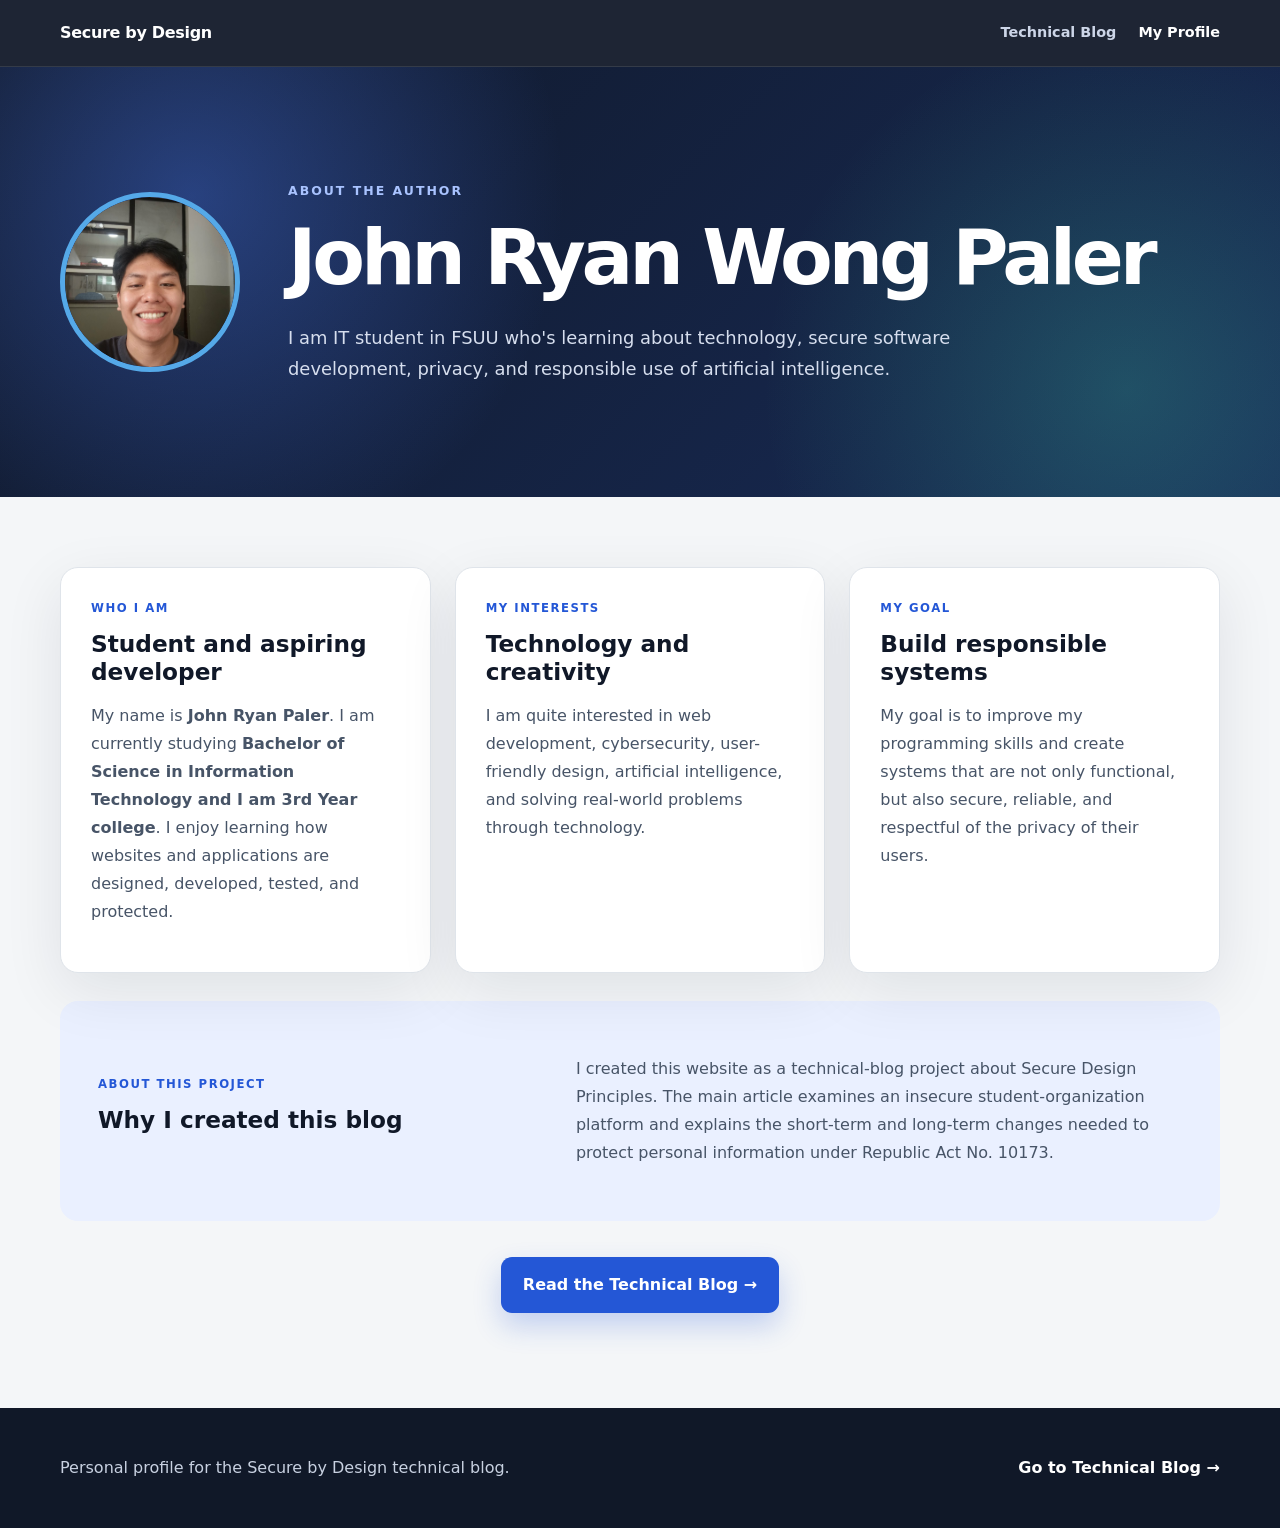
==== profile.html @ 8dc82ea2 "Add files via upload upload technical blog website" ====
<!DOCTYPE html>
<html lang="en">
<head>
  <meta charset="UTF-8">
  <meta name="viewport" content="width=device-width, initial-scale=1.0">
  <meta name="description" content="Profile page of the author of the Secure by Design technical blog.">
  <title>My Profile | Secure by Design</title>
  <link rel="stylesheet" href="style.css">
</head>
<body>
  <header class="topbar">
    <div class="container topbar-inner">
      <a class="brand" href="index.html">Secure by Design</a>

      <nav class="main-nav" aria-label="Main navigation">
        <a href="index.html">Technical Blog</a>
        <a class="active" href="profile.html">My Profile</a>
      </nav>
    </div>
  </header>

  <main>
    <section class="profile-hero">
      <div class="container profile-hero-inner">
        <div class="profile-avatar">
  <img src="john1.jpg" alt="Profile picture of John Ryan">
</div>

        <div>
          <p class="kicker">ABOUT THE AUTHOR</p>
          <h1 class="profile-title">John Ryan Wong Paler</h1>
          <p class="profile-subtitle">
            I am IT student in FSUU who's learning about technology, secure software
            development, privacy, and responsible use of artificial intelligence.
          </p>
        </div>
      </div>
    </section>

    <section class="container profile-section">
      <div class="profile-grid">
        <article class="profile-card">
          <p class="card-label">WHO I AM</p>
          <h2>Student and aspiring developer</h2>
          <p>
            My name is <strong>John Ryan Paler</strong>. I am currently studying
            <strong>Bachelor of Science in Information Technology and I am 3rd Year college</strong>. I enjoy learning how
            websites and applications are designed, developed, tested, and
            protected.
          </p>
        </article>

        <article class="profile-card">
          <p class="card-label">MY INTERESTS</p>
          <h2>Technology and creativity</h2>
          <p>
            I am quite interested in web development, cybersecurity, user-friendly
            design, artificial intelligence, and solving real-world problems
            through technology.
          </p>
        </article>

        <article class="profile-card">
          <p class="card-label">MY GOAL</p>
          <h2>Build responsible systems</h2>
          <p>
            My goal is to improve my programming skills and create systems that
            are not only functional, but also secure, reliable, and respectful
            of the privacy of their users.
          </p>
        </article>
      </div>

      <section class="profile-about">
        <div>
          <p class="card-label">ABOUT THIS PROJECT</p>
          <h2>Why I created this blog</h2>
        </div>

        <p>
          I created this website as a technical-blog project about Secure Design
          Principles. The main article examines an insecure student-organization
          platform and explains the short-term and long-term changes needed to
          protect personal information under Republic Act No. 10173.
        </p>
      </section>

      <div class="profile-action">
        <a class="profile-button" href="index.html">Read the Technical Blog →</a>
      </div>
    </section>
  </main>

  <footer>
    <div class="container footer-inner">
      <p>Personal profile for the Secure by Design technical blog.</p>
      <a href="index.html">Go to Technical Blog →</a>
    </div>
  </footer>
</body>
</html>
---- style.css ----
:root {
  --bg: #f4f6f8;
  --paper: #ffffff;
  --ink: #172033;
  --muted: #667085;
  --accent: #2457d6;
  --accent-dark: #173e9f;
  --soft: #eaf0ff;
  --border: #dfe4ea;
  --dark: #101828;
  --radius: 18px;
  --shadow: 0 18px 60px rgba(16, 24, 40, 0.09);
}

* {
  box-sizing: border-box;
}

html {
  scroll-behavior: smooth;
}

body {
  margin: 0;
  background: var(--bg);
  color: var(--ink);
  font-family: Inter, ui-sans-serif, system-ui, -apple-system, BlinkMacSystemFont, "Segoe UI", sans-serif;
  line-height: 1.75;
}

a {
  color: var(--accent);
}

.container {
  width: min(1160px, 91%);
  margin-inline: auto;
}

.topbar {
  position: sticky;
  top: 0;
  z-index: 20;
  border-bottom: 1px solid rgba(255,255,255,.1);
  background: rgba(16, 24, 40, .94);
  backdrop-filter: blur(12px);
}

.topbar-inner {
  min-height: 66px;
  display: flex;
  align-items: center;
  justify-content: space-between;
}

.brand {
  color: #fff;
  font-weight: 850;
  text-decoration: none;
  letter-spacing: -.02em;
}

.top-link {
  color: #cdd6e8;
  font-weight: 700;
  text-decoration: none;
}

.hero {
  color: #fff;
  background:
    radial-gradient(circle at 10% 20%, rgba(77, 127, 255, .42), transparent 34%),
    radial-gradient(circle at 90% 80%, rgba(65, 214, 174, .25), transparent 32%),
    linear-gradient(135deg, #101828, #182b57);
}

.hero-inner {
  padding: 92px 0 86px;
}

.kicker {
  margin: 0 0 18px;
  color: #a9c3ff;
  font-size: .78rem;
  font-weight: 850;
  letter-spacing: .16em;
}

h1 {
  max-width: 940px;
  margin: 0;
  font-size: clamp(2.6rem, 7vw, 5.8rem);
  line-height: .98;
  letter-spacing: -.055em;
}

.subtitle {
  max-width: 760px;
  margin: 28px 0 24px;
  color: #d6deee;
  font-size: clamp(1.05rem, 2vw, 1.35rem);
}

.byline {
  display: flex;
  flex-wrap: wrap;
  gap: 10px 24px;
  color: #aebbd1;
  font-size: .92rem;
  font-weight: 650;
}

.page-grid {
  display: grid;
  grid-template-columns: 255px minmax(0, 790px);
  gap: 55px;
  align-items: start;
  padding: 64px 0 95px;
}

.toc {
  position: sticky;
  top: 98px;
  padding: 22px;
  border: 1px solid var(--border);
  border-radius: var(--radius);
  background: var(--paper);
  box-shadow: var(--shadow);
}

.toc-title {
  margin: 0 0 13px;
  color: var(--muted);
  font-size: .73rem;
  font-weight: 900;
  letter-spacing: .13em;
}

.toc a {
  display: block;
  padding: 8px 0;
  border-bottom: 1px solid #edf0f3;
  color: #344054;
  font-size: .86rem;
  font-weight: 700;
  line-height: 1.35;
  text-decoration: none;
}

.toc a:last-child {
  border-bottom: 0;
}

.toc a:hover {
  color: var(--accent);
}

.article {
  padding: 45px clamp(24px, 5vw, 64px);
  border: 1px solid var(--border);
  border-radius: 24px;
  background: var(--paper);
  box-shadow: var(--shadow);
}

.intro-note {
  margin-bottom: 46px;
  padding: 20px 22px;
  border-left: 5px solid var(--accent);
  border-radius: 0 12px 12px 0;
  background: var(--soft);
  color: #294167;
}

.article-section {
  scroll-margin-top: 95px;
  margin-bottom: 48px;
}

.article h2 {
  margin: 0 0 18px;
  color: var(--dark);
  font-size: clamp(1.65rem, 3vw, 2.2rem);
  line-height: 1.15;
  letter-spacing: -.025em;
}

.article p {
  margin: 0 0 20px;
  color: #344054;
}

.article strong {
  color: #172b57;
}

.article code {
  padding: .12rem .35rem;
  border-radius: 6px;
  background: #eef1f5;
  color: #b42318;
  font-family: "SFMono-Regular", Consolas, monospace;
  font-size: .92em;
}

.references {
  scroll-margin-top: 95px;
  padding-top: 38px;
  border-top: 1px solid var(--border);
}

.references ol {
  padding-left: 22px;
}

.references li {
  margin-bottom: 11px;
  color: #475467;
}

.references a {
  font-weight: 720;
}

footer {
  background: var(--dark);
  color: #c8d1e1;
}

.footer-inner {
  min-height: 120px;
  display: flex;
  align-items: center;
  justify-content: space-between;
  gap: 20px;
}

.footer-inner a {
  color: #fff;
  font-weight: 750;
  text-decoration: none;
}

@media (max-width: 880px) {
  .page-grid {
    grid-template-columns: 1fr;
    gap: 25px;
  }

  .toc {
    position: static;
  }

  .hero-inner {
    padding: 70px 0;
  }
}

@media (max-width: 560px) {
  .article {
    padding: 30px 21px;
    border-radius: 16px;
  }

  .footer-inner {
    flex-direction: column;
    justify-content: center;
    text-align: center;
  }
}


/* ---------- Main navigation ---------- */
.main-nav {
  display: flex;
  align-items: center;
  gap: 22px;
}

.main-nav a {
  color: #cdd6e8;
  font-size: .9rem;
  font-weight: 750;
  text-decoration: none;
}

.main-nav a:hover,
.main-nav a.active {
  color: #ffffff;
}

/* ---------- Profile page ---------- */
.profile-hero {
  color: #ffffff;
  background:
    radial-gradient(circle at 15% 30%, rgba(77, 127, 255, .38), transparent 33%),
    radial-gradient(circle at 88% 75%, rgba(65, 214, 174, .23), transparent 31%),
    linear-gradient(135deg, #101828, #182b57);
}

.profile-hero-inner {
  min-height: 430px;
  display: grid;
  grid-template-columns: 180px 1fr;
  gap: 48px;
  align-items: center;
}

.profile-avatar {
  width: 180px;
  height: 180px;
  aspect-ratio: 1 / 1;
  flex-shrink: 0;
  overflow: hidden;
  padding: 0;
  border: 5px solid #55a9e8;
  border-radius: 50%;
}

.profile-avatar img {
  width: 100%;
  height: 100%;
  display: block;
  object-fit: cover;
  object-position: center;
  border-radius: 50%;
}

.profile-title {
  margin: 0;
  font-size: clamp(2.5rem, 6vw, 5rem);
  line-height: 1.02;
}

.profile-subtitle {
  max-width: 760px;
  margin: 24px 0 0;
  color: #d6deee;
  font-size: 1.12rem;
}

.profile-section {
  padding: 70px 0 95px;
}

.profile-grid {
  display: grid;
  grid-template-columns: repeat(3, 1fr);
  gap: 24px;
}

.profile-card {
  padding: 30px;
  border: 1px solid var(--border);
  border-radius: var(--radius);
  background: var(--paper);
  box-shadow: var(--shadow);
}

.profile-card h2,
.profile-about h2 {
  margin: 0 0 14px;
  color: var(--dark);
  font-size: 1.45rem;
  line-height: 1.2;
}

.profile-card p,
.profile-about p {
  color: #475467;
}

.card-label {
  margin: 0 0 12px !important;
  color: var(--accent) !important;
  font-size: .73rem;
  font-weight: 900;
  letter-spacing: .13em;
}

.profile-about {
  margin-top: 28px;
  display: grid;
  grid-template-columns: 1fr 1.4fr;
  gap: 45px;
  align-items: center;
  padding: 38px;
  border-radius: var(--radius);
  background: var(--soft);
}

.profile-action {
  margin-top: 36px;
  text-align: center;
}

.profile-button {
  display: inline-block;
  padding: 14px 22px;
  border-radius: 11px;
  background: var(--accent);
  color: #ffffff;
  font-weight: 800;
  text-decoration: none;
  box-shadow: 0 13px 28px rgba(36, 87, 214, .24);
}

.profile-button:hover {
  background: var(--accent-dark);
}

@media (max-width: 800px) {
  .profile-hero-inner {
    grid-template-columns: 1fr;
    gap: 28px;
    padding: 65px 0;
    text-align: center;
  }

  .profile-avatar {
    width: 145px;
    height: 145px;
    margin-inline: auto;
  }

  .profile-grid,
  .profile-about {
    grid-template-columns: 1fr;
  }

  .main-nav {
    gap: 12px;
  }

  .main-nav a {
    font-size: .78rem;
  }
}

@media (max-width: 520px) {
  .topbar-inner {
    min-height: 82px;
    flex-direction: column;
    justify-content: center;
    gap: 5px;
  }

  .main-nav {
    flex-wrap: wrap;
    justify-content: center;
  }
}
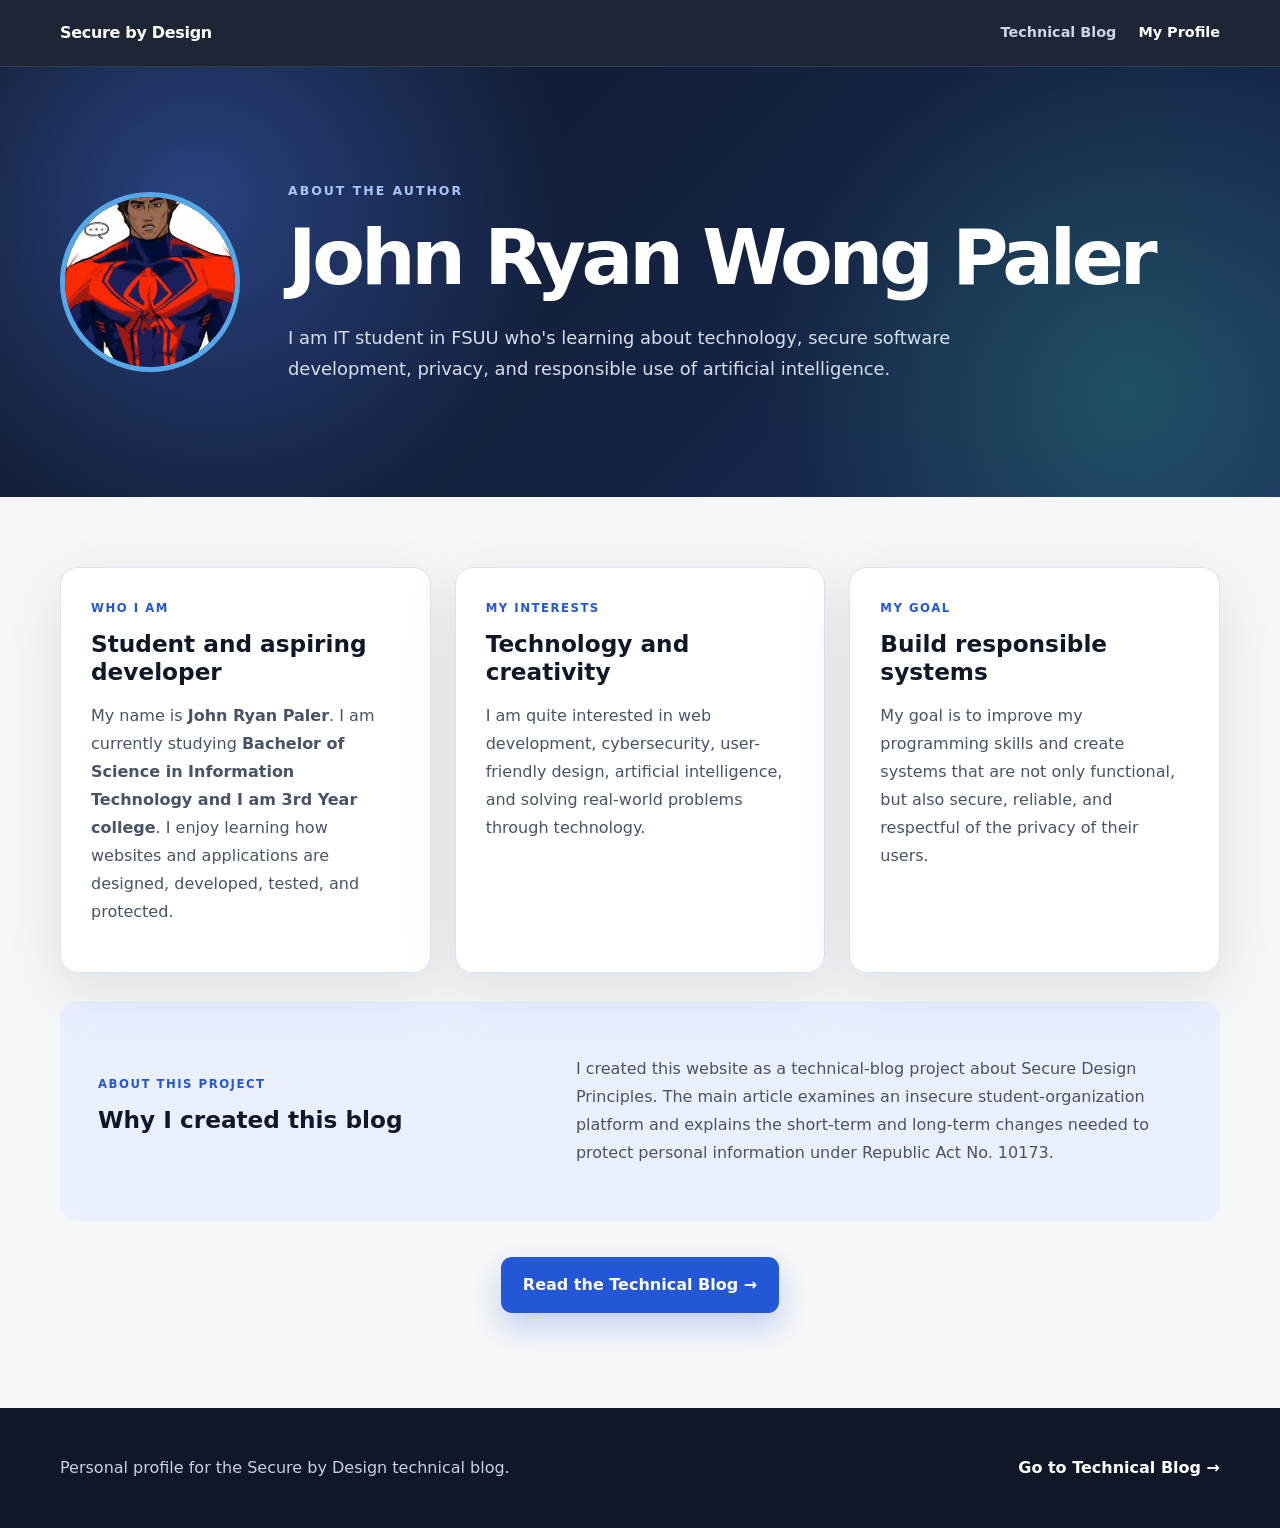
==== commit d78a7ee7: "Update profile.html" ====
--- a/profile.html
+++ b/profile.html
@@ -23,7 +23,7 @@
     <section class="profile-hero">
       <div class="container profile-hero-inner">
         <div class="profile-avatar">
-  <img src="john1.jpg" alt="Profile picture of John Ryan">
+  <img src="miguel.jpg" alt="Profile picture of John Ryan">
 </div>
 
         <div>
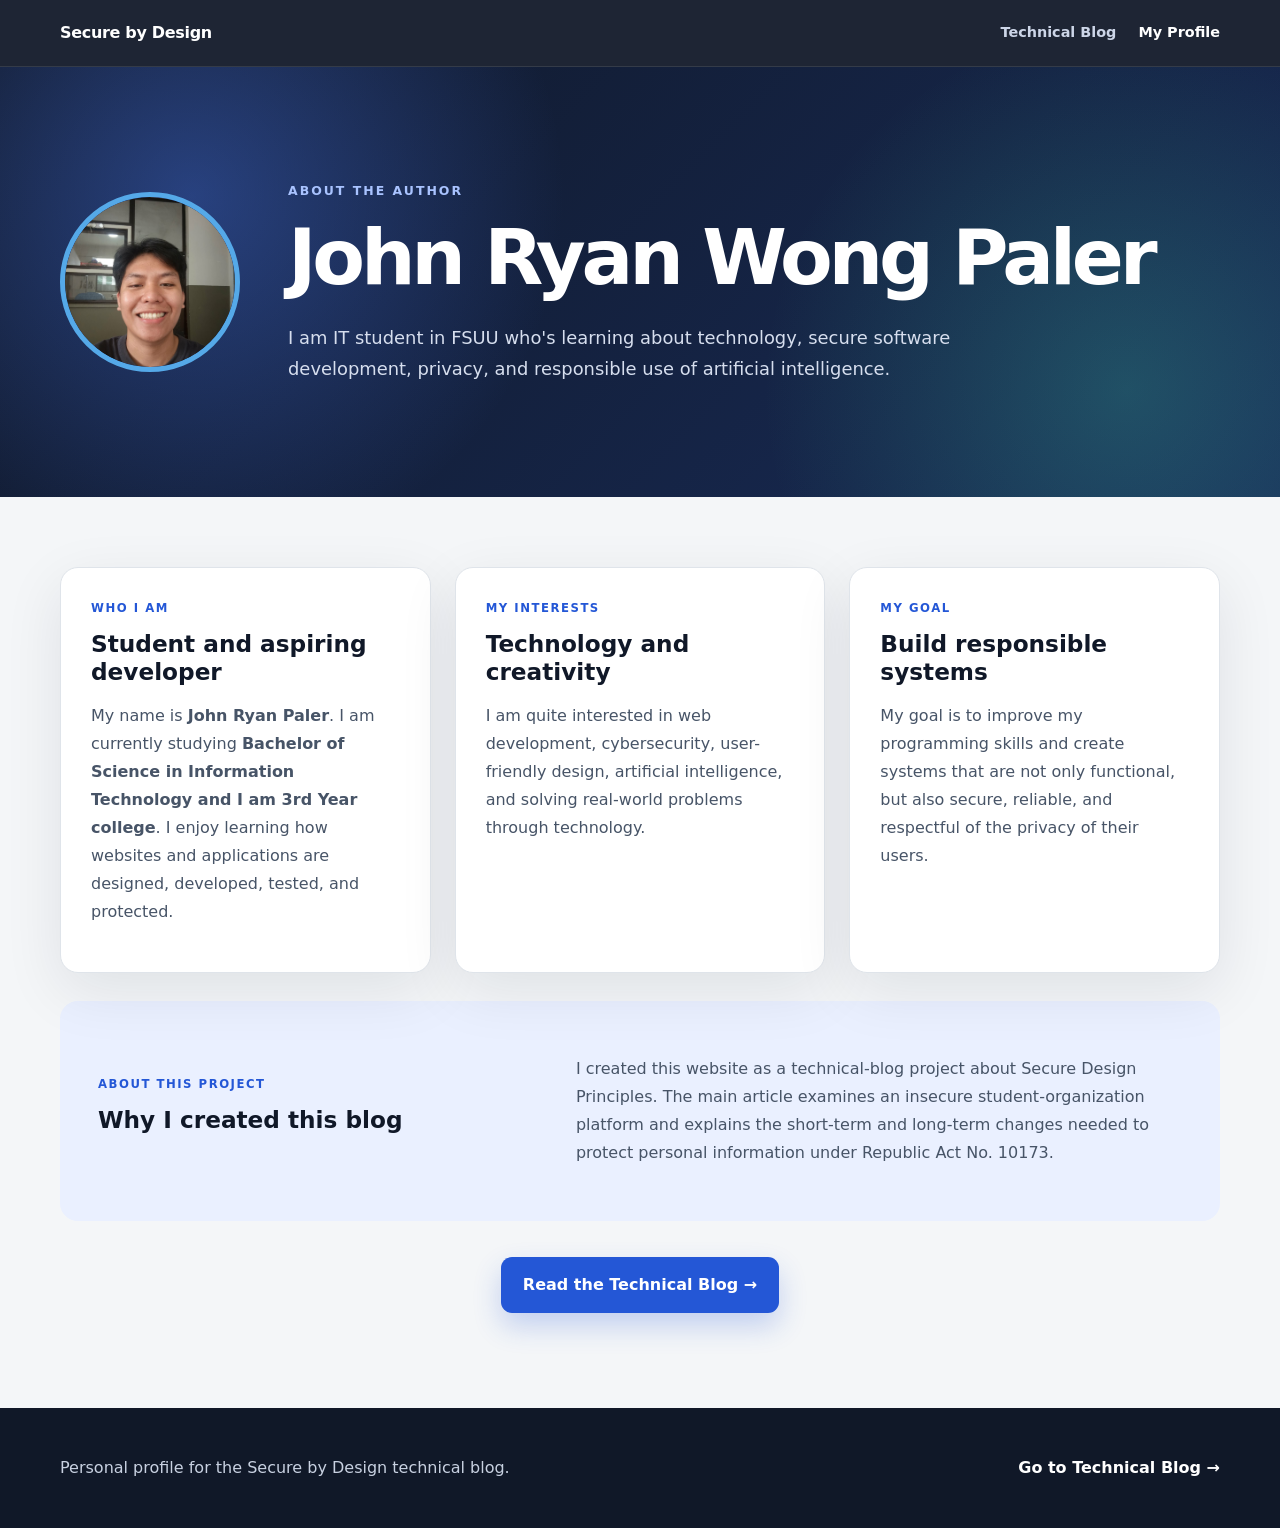
==== commit f94a49a0: "Add risk assessment reflection blog Add risk assessment reflection blog" ====
--- a/profile.html
+++ b/profile.html
@@ -23,7 +23,7 @@
     <section class="profile-hero">
       <div class="container profile-hero-inner">
         <div class="profile-avatar">
-  <img src="miguel.jpg" alt="Profile picture of John Ryan">
+  <img src="john1.jpg" alt="Profile picture of John Ryan">
 </div>
 
         <div>
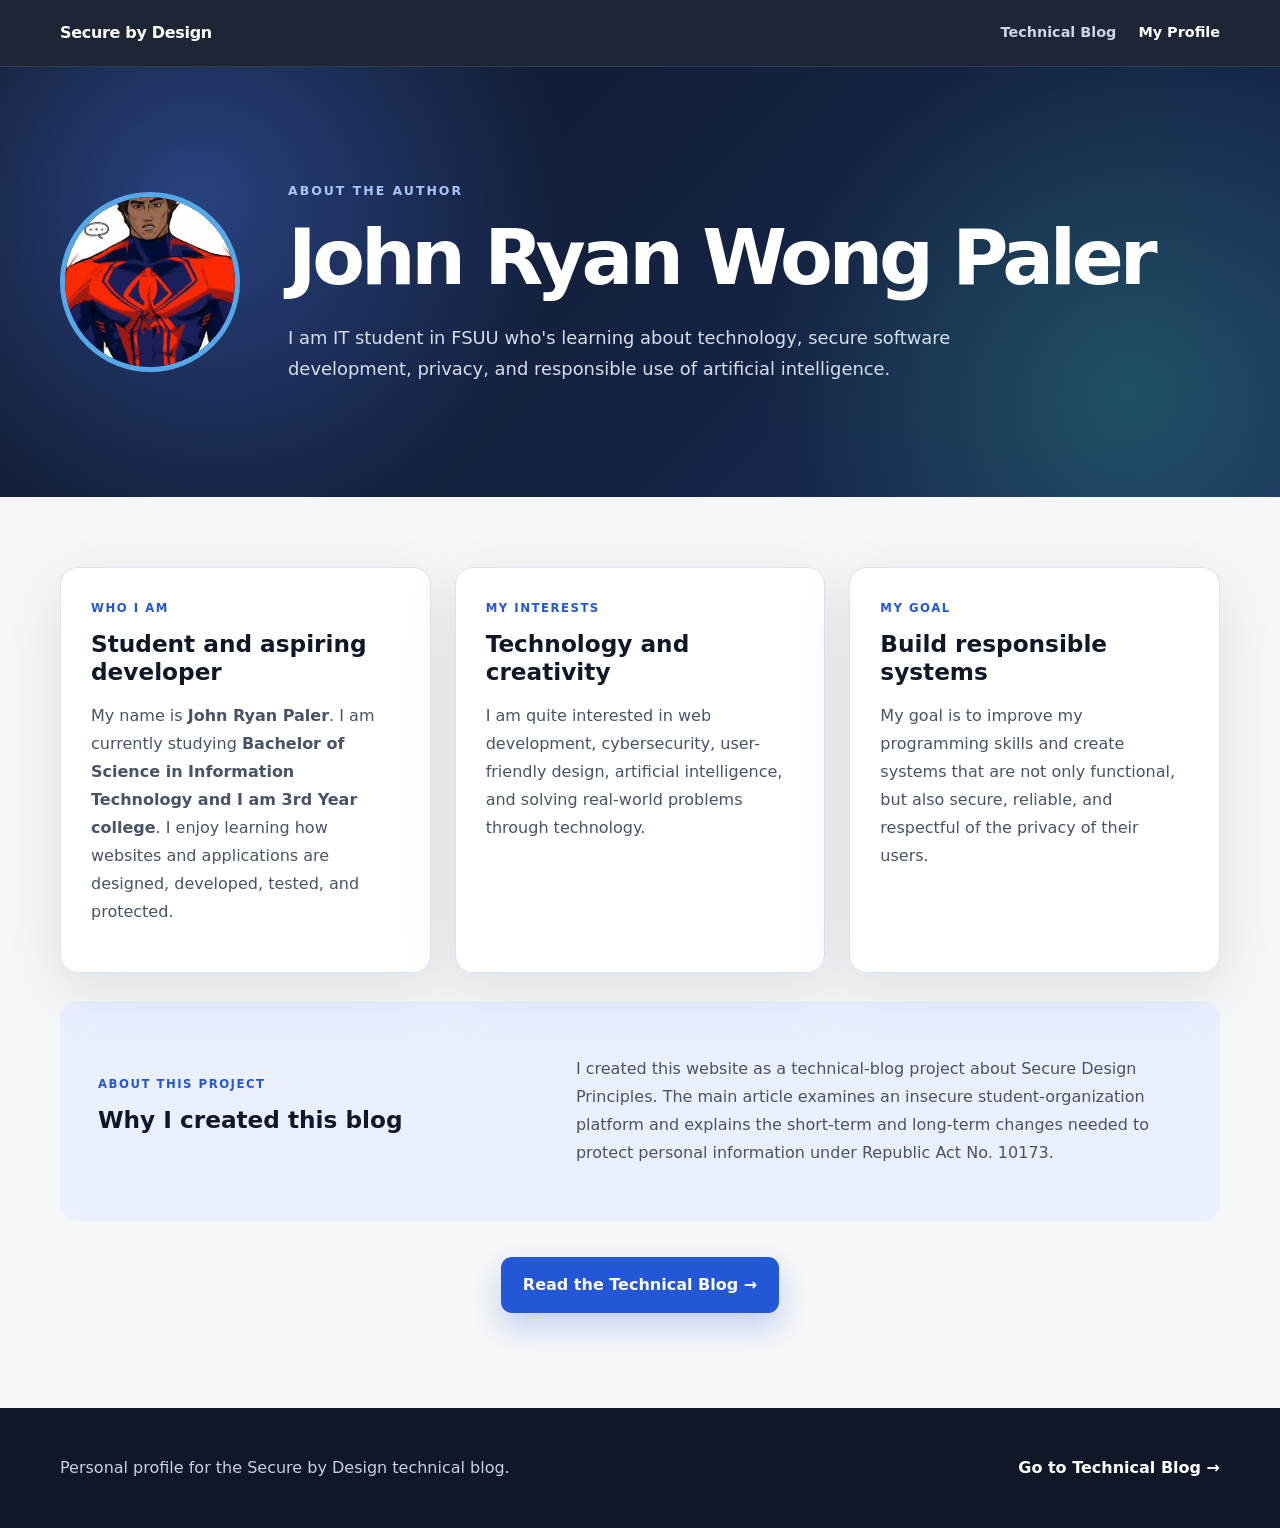
==== commit 2930d258: "Update profile.html" ====
--- a/profile.html
+++ b/profile.html
@@ -23,7 +23,7 @@
     <section class="profile-hero">
       <div class="container profile-hero-inner">
         <div class="profile-avatar">
-  <img src="john1.jpg" alt="Profile picture of John Ryan">
+  <img src="miguel.jpg" alt="Profile picture of John Ryan">
 </div>
 
         <div>
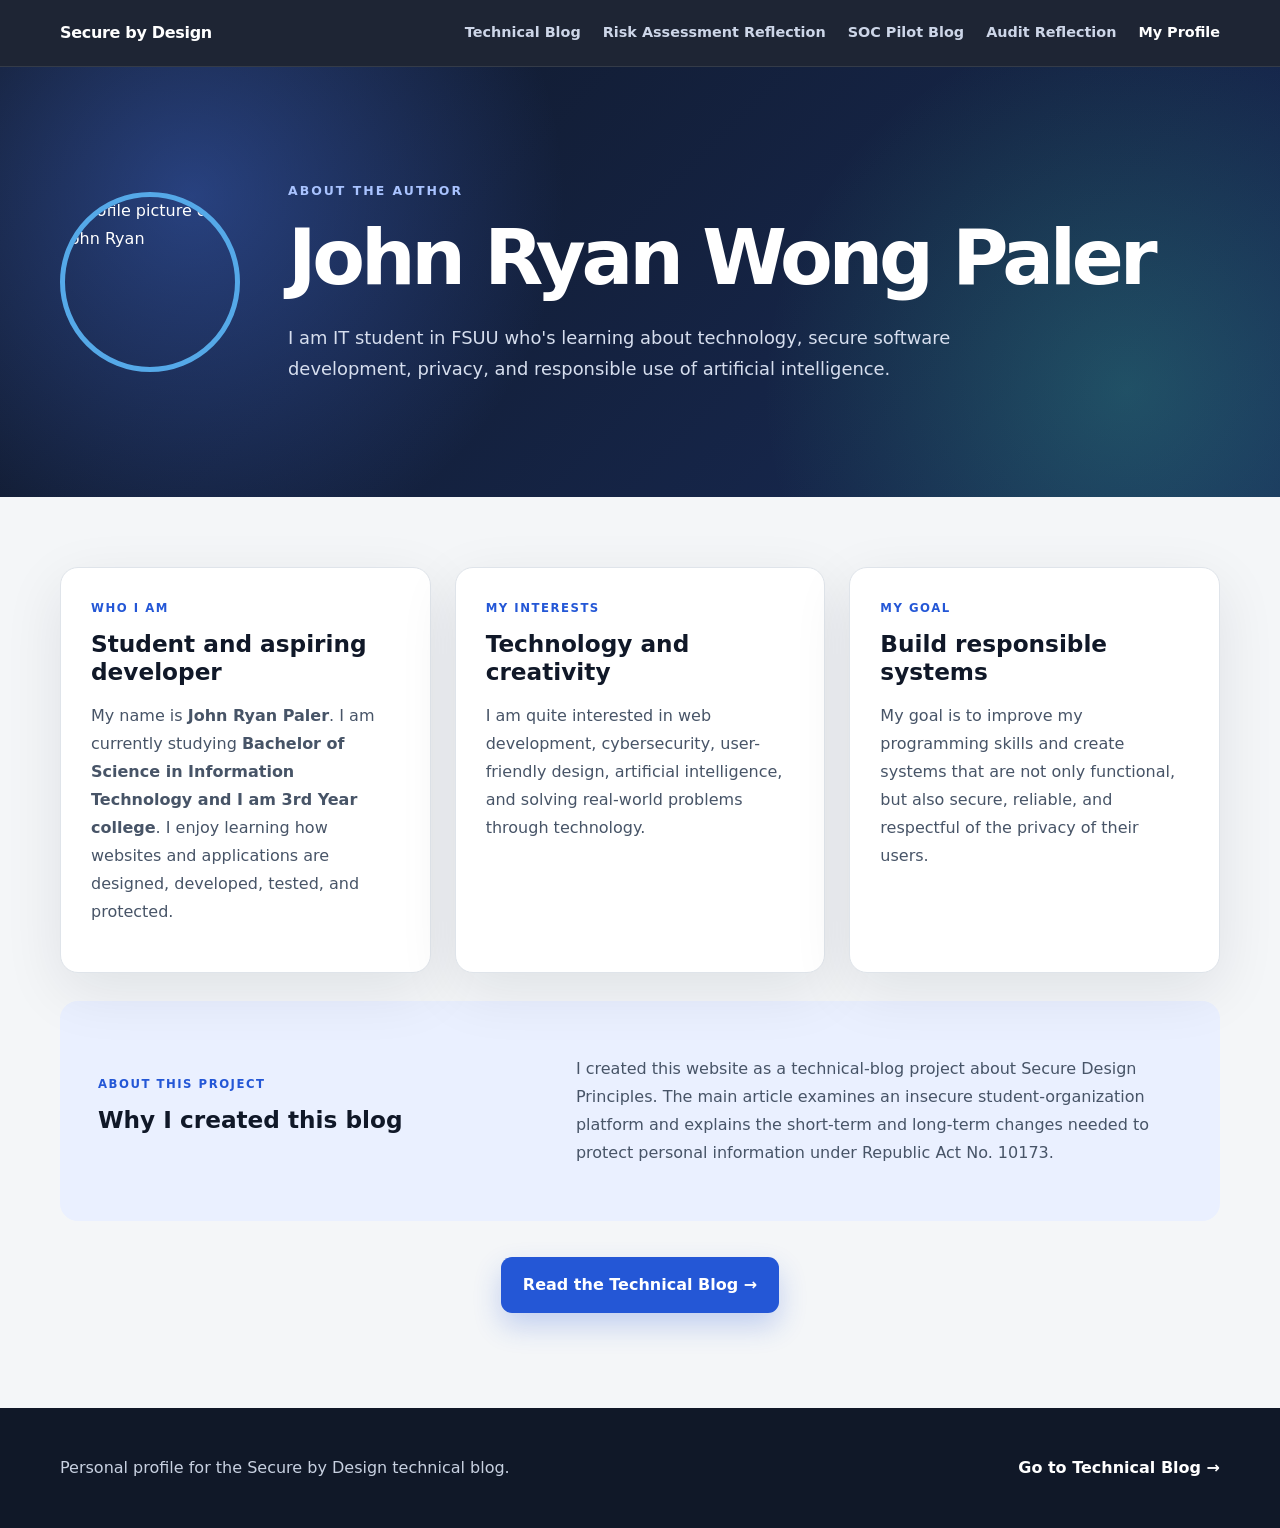
==== commit bc5f2da9: "Add files via upload hhe" ====
--- a/profile.html
+++ b/profile.html
@@ -14,6 +14,9 @@
 
       <nav class="main-nav" aria-label="Main navigation">
         <a href="index.html">Technical Blog</a>
+        <a href="risk-assessment.html">Risk Assessment Reflection</a>
+        <a href="soc-pilot.html">SOC Pilot Blog</a>
+        <a href="audit-reflection.html">Audit Reflection</a>
         <a class="active" href="profile.html">My Profile</a>
       </nav>
     </div>
@@ -23,7 +26,7 @@
     <section class="profile-hero">
       <div class="container profile-hero-inner">
         <div class="profile-avatar">
-  <img src="miguel.jpg" alt="Profile picture of John Ryan">
+  <img src="john1.jpg" alt="Profile picture of John Ryan">
 </div>
 
         <div>
